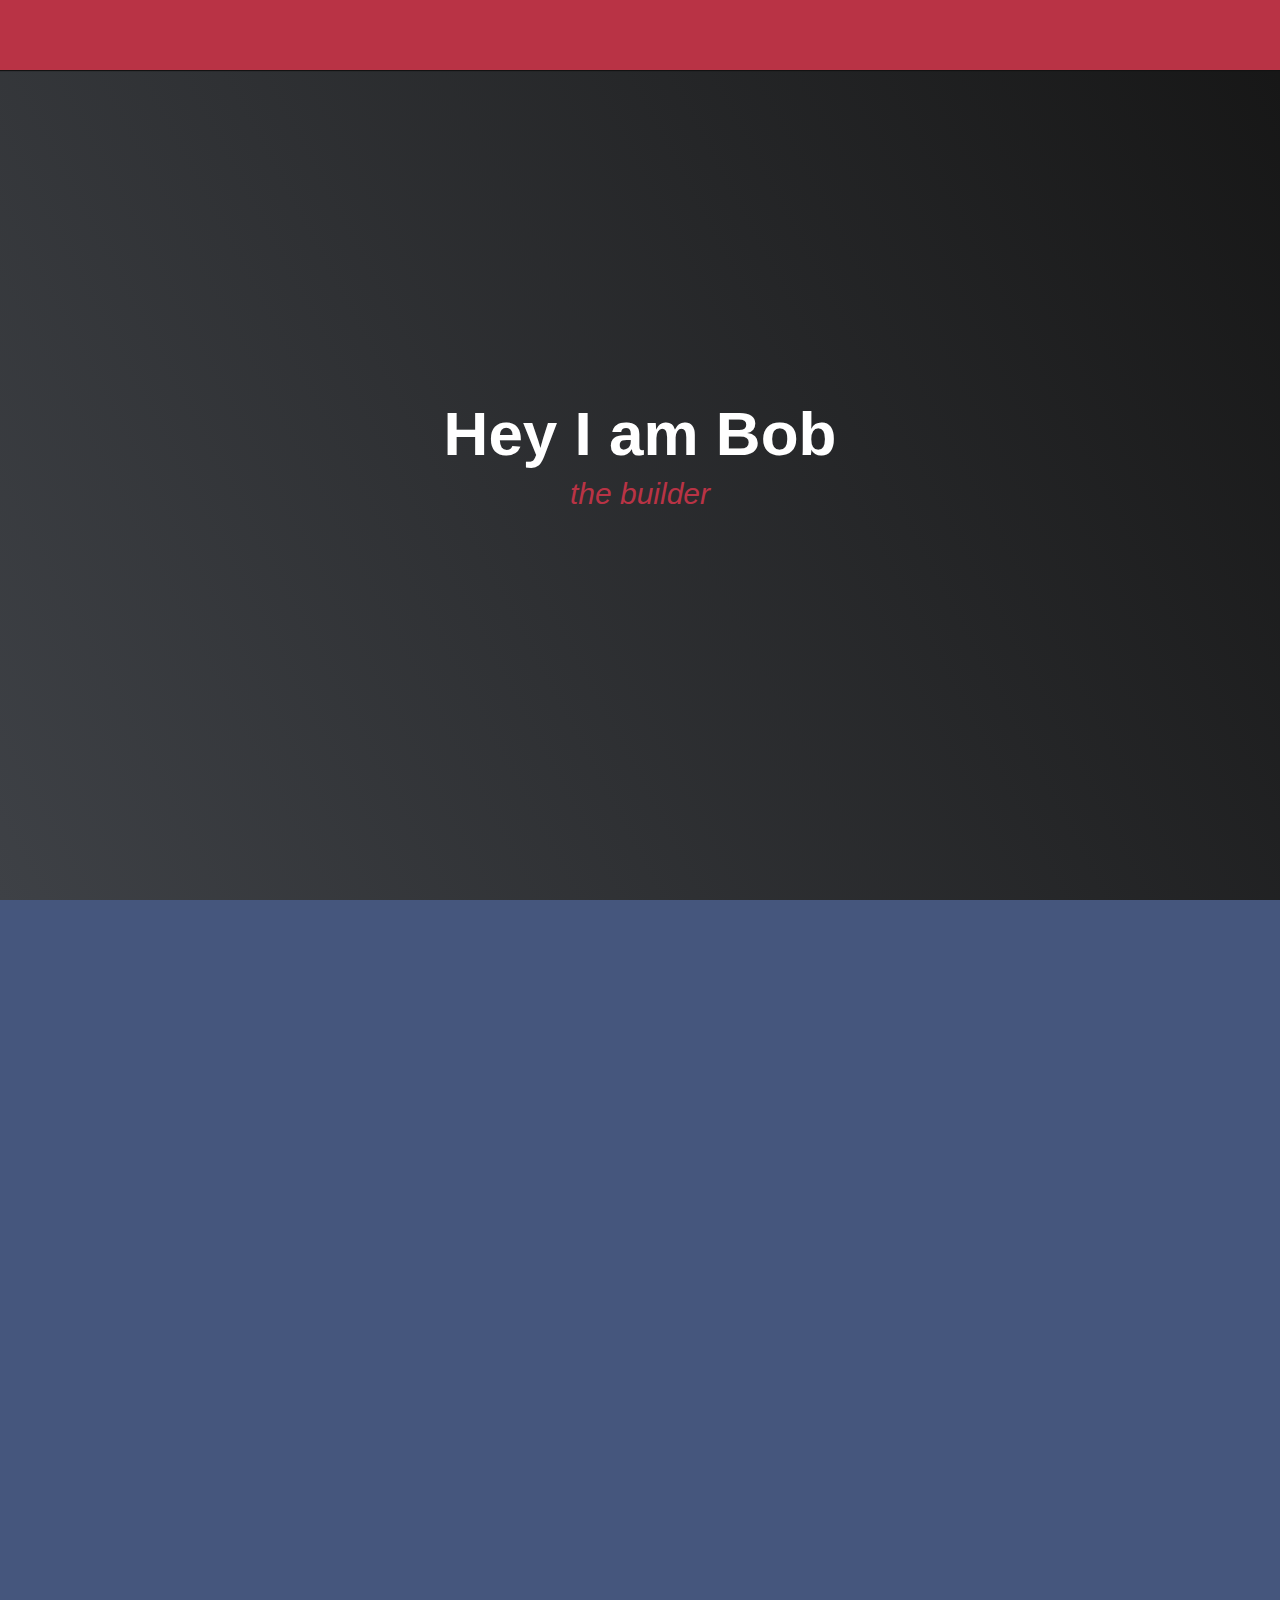
==== Portfolio-Page/index.html @ d90e54fe "Added welcome section" ====
<!DOCTYPE html>
<html lang="en">
    <head>
        <meta charset="UTF-8">
        <title>Personal Portfolio</title>
        <meta name="viewport" content="width=device-width, initial-scale=1">
        <link rel="stylesheet" href="styles.css">
    </head>
    <body>
        <header id="navbar">
            <ul>

            </ul>
        </header>
        <div id="welcome">
            <h1>Hey I am Bob</h1>
            <p>the builder</p>
        </div>

        <section id="projects">
            
        </section>

        <div id="contact">

        </div>

        <footer>
            
        </footer>
    </body>
</html>
---- Portfolio-Page/styles.css ----
* {
    box-sizing: border-box;
    margin: 0;
    padding: 0;
}

html {
    font-family: Arial, Helvetica, sans-serif;
}

:root {
    --main-background-color: rgb(62, 65, 70);
    --red-accent: rgb(185,51,69);
}

/* Navigation bar */

#navbar {
    background-color: var(--red-accent);
    position: fixed;
    height: 4.4em;
    width: 100%;
    box-shadow: 0 1px 1px rgb(19, 19, 19);
    z-index: 1;
}

/* Welcome section */

#welcome {
    display: flex;
    flex-direction: column;
    justify-content: center;
    background: linear-gradient(62deg, var(--main-background-color), rgb(22, 22, 22));
    height: 100vh;
    text-align: center;
}

#welcome h1 {
    font-size: 62px;
    margin: 0.5rem;
    color: white;
}

#welcome p {
    font-size: 30px;
    color: var(--red-accent);
    font-style: italic;
}

/* Project section */

#projects {
    background-color: #45567d;
    height: 1400px;
}

/*Contact section */

#contact {
    background-color: var(--main-background-color);
    height:80vh;
}

/* Footer section */

footer {
    background-color: var(--main-background-color);
    height: 110px;
    border-top: 4px solid var(--red-accent);
}
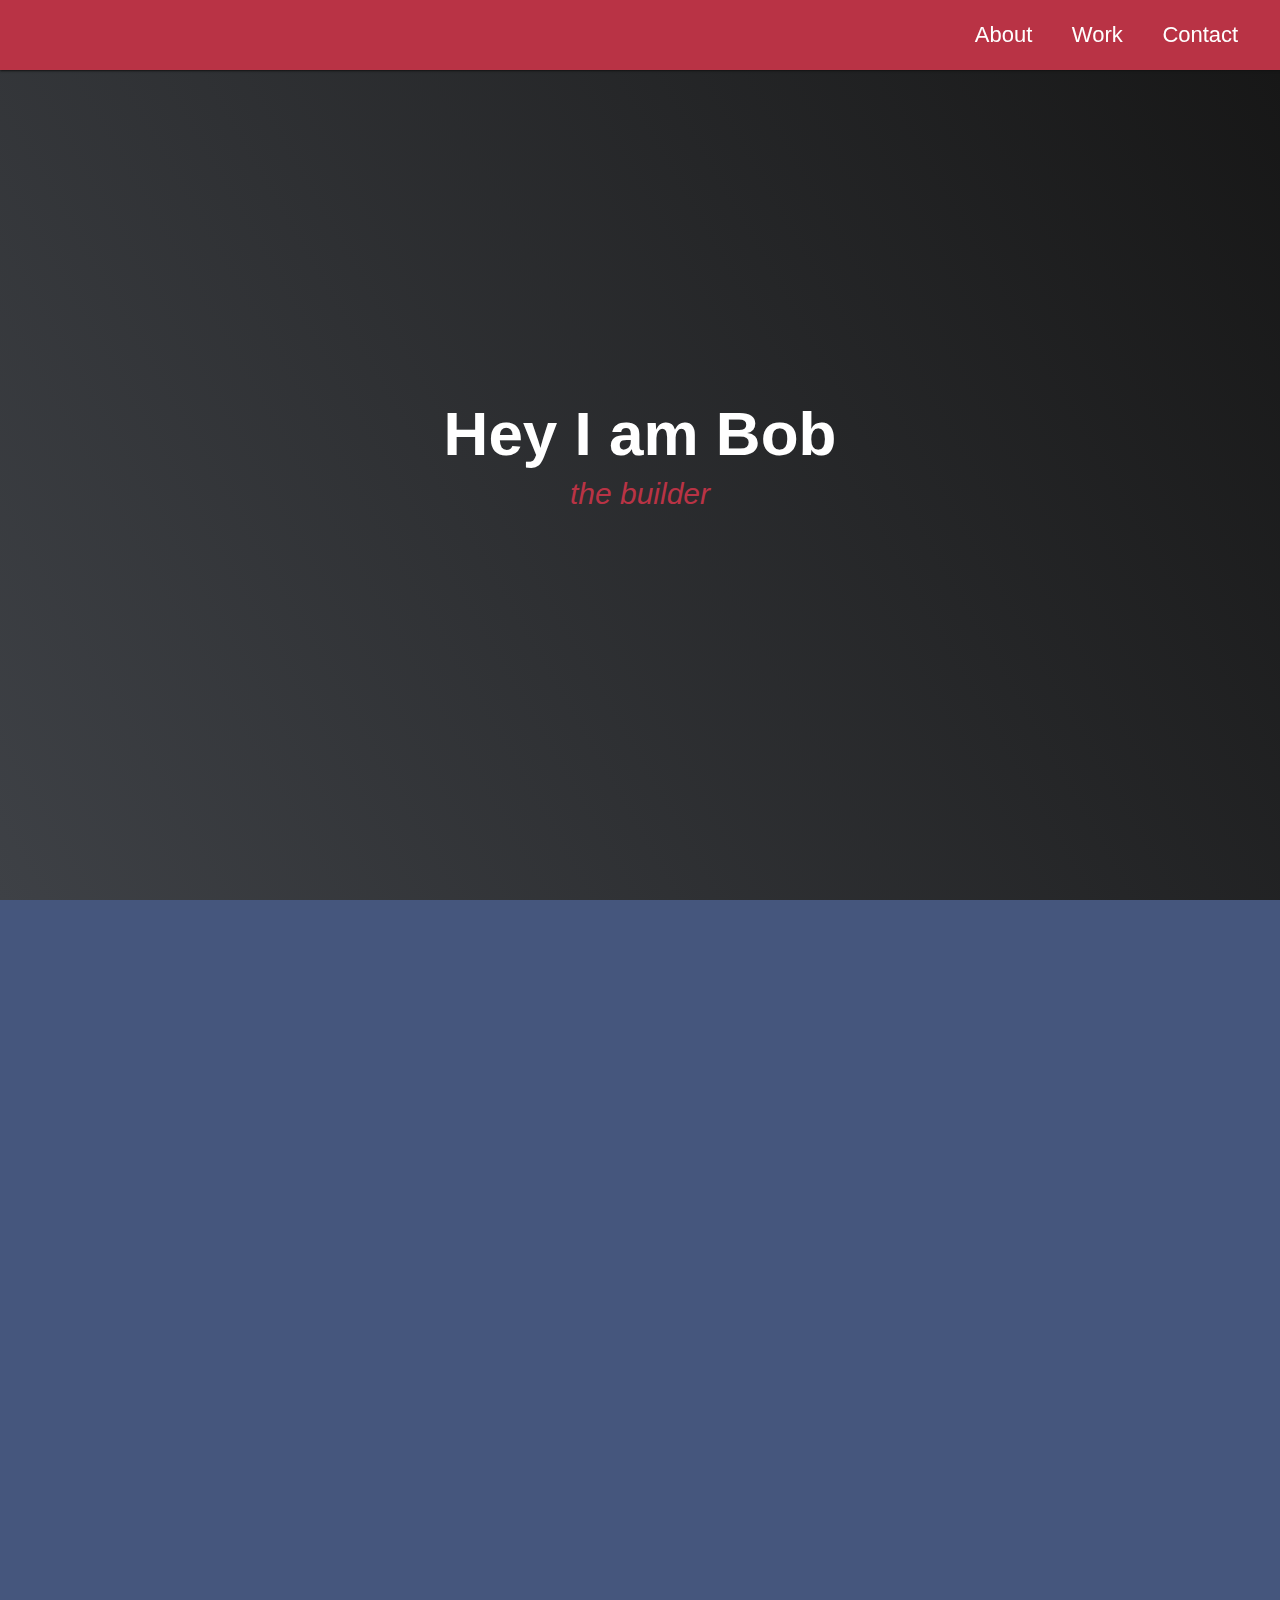
==== commit ddc62b8f: "Added links to navigation bar" ====
--- a/Portfolio-Page/index.html
+++ b/Portfolio-Page/index.html
@@ -8,9 +8,9 @@
     </head>
     <body>
         <header id="navbar">
-            <ul>
-
-            </ul>
+            <a class="nav-links" href="#welcome">About</a>
+            <a class="nav-links" href="#projects">Work</a>
+            <a class="nav-links" href="#contact">Contact</a>
         </header>
         <div id="welcome">
             <h1>Hey I am Bob</h1>
--- a/Portfolio-Page/styles.css
+++ b/Portfolio-Page/styles.css
@@ -11,17 +11,37 @@
 :root {
     --main-background-color: rgb(62, 65, 70);
     --red-accent: rgb(185,51,69);
+    --blue-accent: #45567d;
+    --white-text: white;
 }
 
 /* Navigation bar */
 
 #navbar {
     background-color: var(--red-accent);
+    display: flex;
+    justify-content: flex-end;
+    align-items: center;
     position: fixed;
     height: 4.4em;
     width: 100%;
-    box-shadow: 0 1px 1px rgb(19, 19, 19);
+    box-shadow: 0 1px 2px rgb(19, 19, 19);
     z-index: 1;
+}
+
+.nav-links {
+    color: var(--white-text);
+    font-size: 22px;
+    text-decoration: none;
+    padding: 1em 0.9em;
+}
+
+.nav-links:hover {
+    background-color: var(--blue-accent);
+}
+
+.nav-links:last-of-type {
+    margin-right: 1em;
 }
 
 /* Welcome section */
@@ -30,7 +50,7 @@
     display: flex;
     flex-direction: column;
     justify-content: center;
-    background: linear-gradient(62deg, var(--main-background-color), rgb(22, 22, 22));
+    background: linear-gradient(60deg, var(--main-background-color), rgb(22, 22, 22));
     height: 100vh;
     text-align: center;
 }
@@ -38,7 +58,7 @@
 #welcome h1 {
     font-size: 62px;
     margin: 0.5rem;
-    color: white;
+    color: var(--white-text);
 }
 
 #welcome p {
@@ -50,7 +70,7 @@
 /* Project section */
 
 #projects {
-    background-color: #45567d;
+    background-color: var(--blue-accent);
     height: 1400px;
 }
 
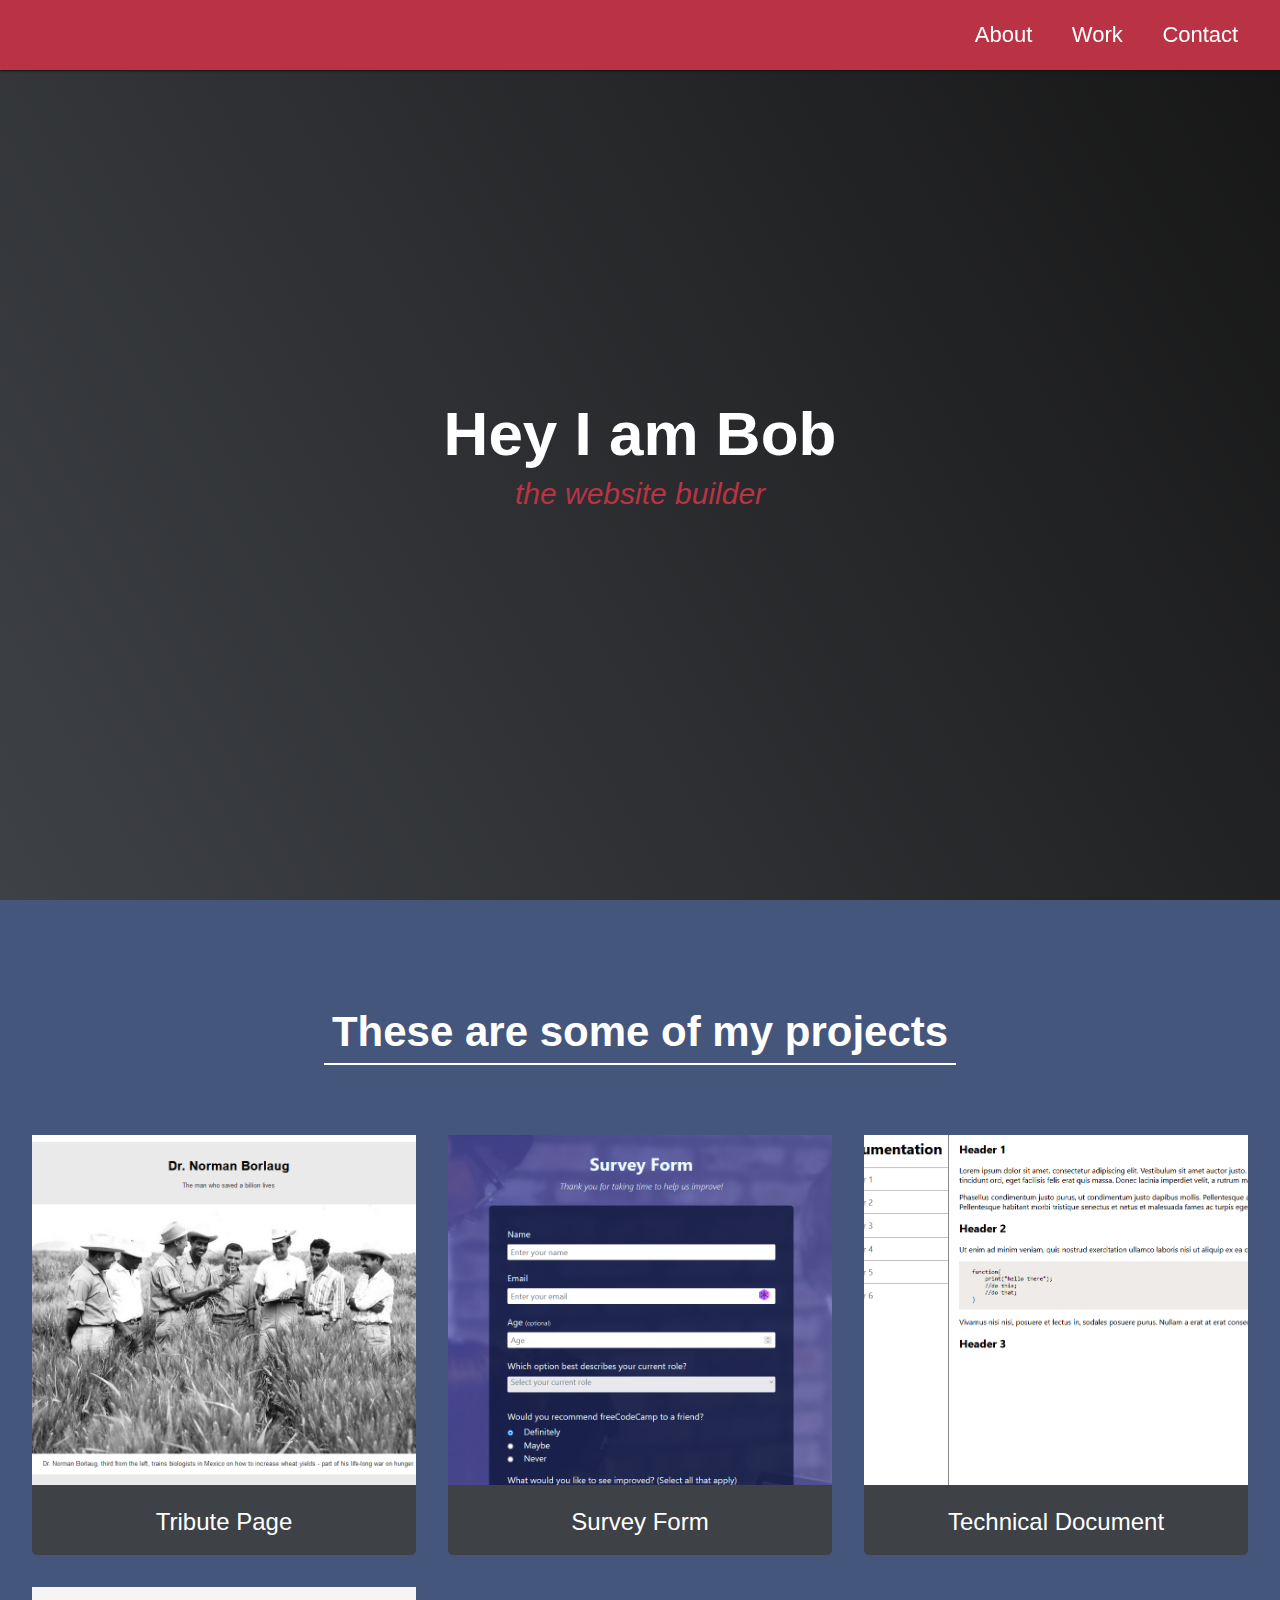
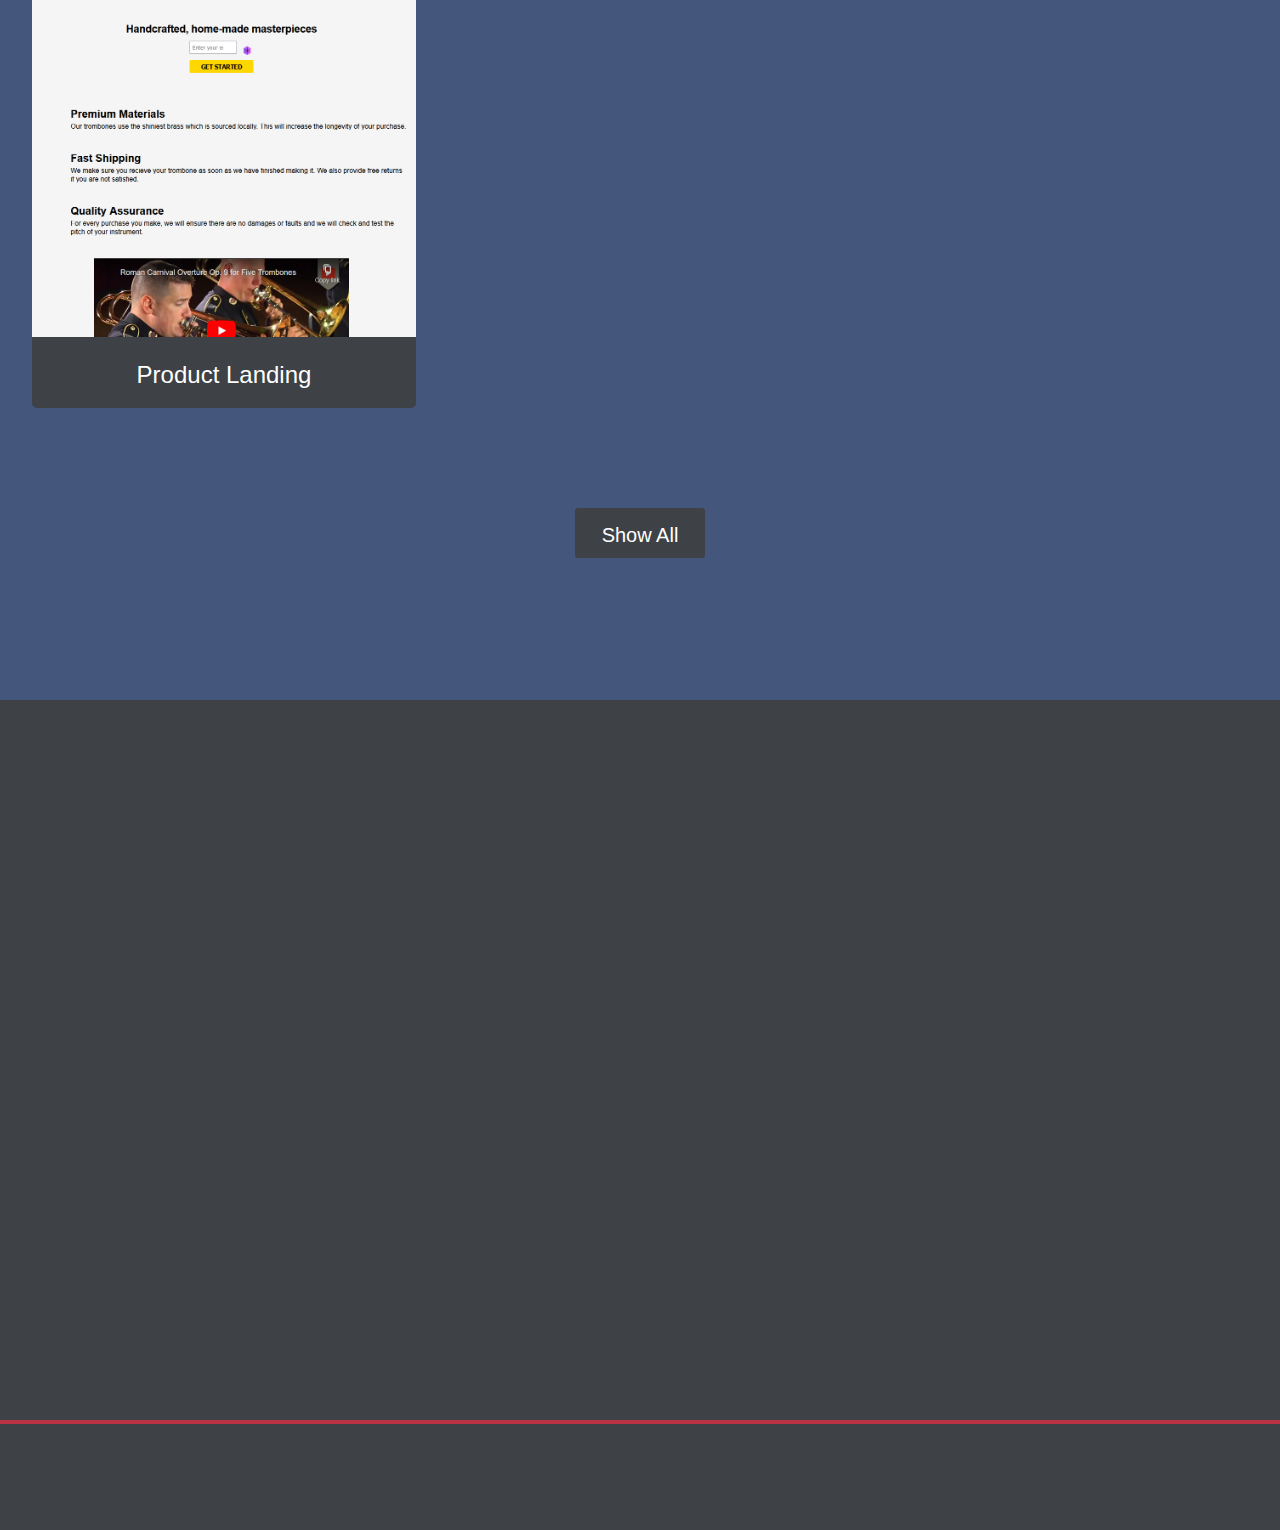
==== commit 20c1b040: "Built the project section and added images" ====
--- a/Portfolio-Page/index.html
+++ b/Portfolio-Page/index.html
@@ -8,17 +8,52 @@
     </head>
     <body>
         <header id="navbar">
-            <a class="nav-links" href="#welcome">About</a>
+            <a class="nav-links" href="#welcome-section">About</a>
             <a class="nav-links" href="#projects">Work</a>
             <a class="nav-links" href="#contact">Contact</a>
         </header>
-        <div id="welcome">
+        <div id="welcome-section">
             <h1>Hey I am Bob</h1>
-            <p>the builder</p>
+            <p>the website builder</p>
         </div>
 
         <section id="projects">
-            
+            <div class="projects-heading">
+                <h1>These are some of my projects</h1>
+            </div>
+
+            <div class="projects-list">
+                
+                <div class="project">
+                    <a href="https://codepen.io/aftex2/pen/KKRWewg" target="_blank">
+                        <img src="2022-12-04 142104.png">
+                        <h2>Tribute Page</h2>
+                    </a>
+                </div>
+                <div class="project">
+                    <a href="https://codepen.io/aftex2/pen/rNvyvEw" target="_blank">
+                        <img src="2022-12-04 142123.png">
+                        <h2>Survey Form</h2>
+                    </a>
+                </div>
+                <div class="project">
+                    <a href="https://codepen.io/aftex2/pen/PoepawM" target="_blank">
+                        <img src="2022-12-04 142139.png">
+                        <h2>Technical Document</h2>
+                    </a>
+                </div>
+                <div class="project">
+                    <a href="https://codepen.io/aftex2/pen/VwdVdmB" target="_blank">
+                        <img src="2022-12-04 142401.png">
+                        <h2>Product Landing</h2>
+                    </a>
+                </div>
+            </div>
+            <div class="show-all">
+                <a href="https://codepen.io/aftex2/">
+                    Show All
+                </a>
+            </div>
         </section>
 
         <div id="contact">
--- a/Portfolio-Page/styles.css
+++ b/Portfolio-Page/styles.css
@@ -5,7 +5,7 @@
 }
 
 html {
-    font-family: Arial, Helvetica, sans-serif;
+    font-family: sans-serif;
 }
 
 :root {
@@ -46,7 +46,7 @@
 
 /* Welcome section */
 
-#welcome {
+#welcome-section {
     display: flex;
     flex-direction: column;
     justify-content: center;
@@ -55,13 +55,13 @@
     text-align: center;
 }
 
-#welcome h1 {
+#welcome-section h1 {
     font-size: 62px;
     margin: 0.5rem;
     color: var(--white-text);
 }
 
-#welcome p {
+#welcome-section p {
     font-size: 30px;
     color: var(--red-accent);
     font-style: italic;
@@ -72,6 +72,75 @@
 #projects {
     background-color: var(--blue-accent);
     height: 1400px;
+    padding: 0 2em
+}
+
+.projects-heading {
+    padding-top: 100px;
+    margin-bottom: 70px;
+}
+
+.projects-heading h1 {
+    color: var(--white-text);
+    font-size: 42px;
+    font-weight: 600;
+    border-bottom: 2px solid var(--white-text);
+    line-height: 1.5em;
+    width: fit-content;
+    margin: 0 auto;
+    padding: 0 0.5rem;
+}
+
+.projects-list {
+    display: grid;
+    margin-top: 1em;
+    grid-template-columns: repeat(3, 1fr);
+    gap: 2em;
+    margin: 1em auto;
+    max-width: 1280px;
+}
+
+.project {
+    text-align: center;
+    background-color: var(--main-background-color);
+    border-radius: 0 0 5px 5px;
+}
+
+.project span {
+    background-color: aliceblue;
+}
+
+.project h2 {
+    margin: 1.2rem;
+    font-weight: 100;
+    color: white;
+}
+
+.project a {
+    text-decoration: none;
+}
+
+.project img {
+    width: 100%;
+    height: 350px;
+    object-fit: cover;
+}
+
+.show-all {
+    background-color: var(--main-background-color);
+    text-align: center;
+    padding: 1em;
+    width: 130px;
+    height: 50px;
+    margin: 0 auto;
+    border-radius: 3px;
+    margin-top: 100px;
+}
+
+.show-all a {
+    color: white;
+    text-decoration: none;
+    font-size: 20px;
 }
 
 /*Contact section */
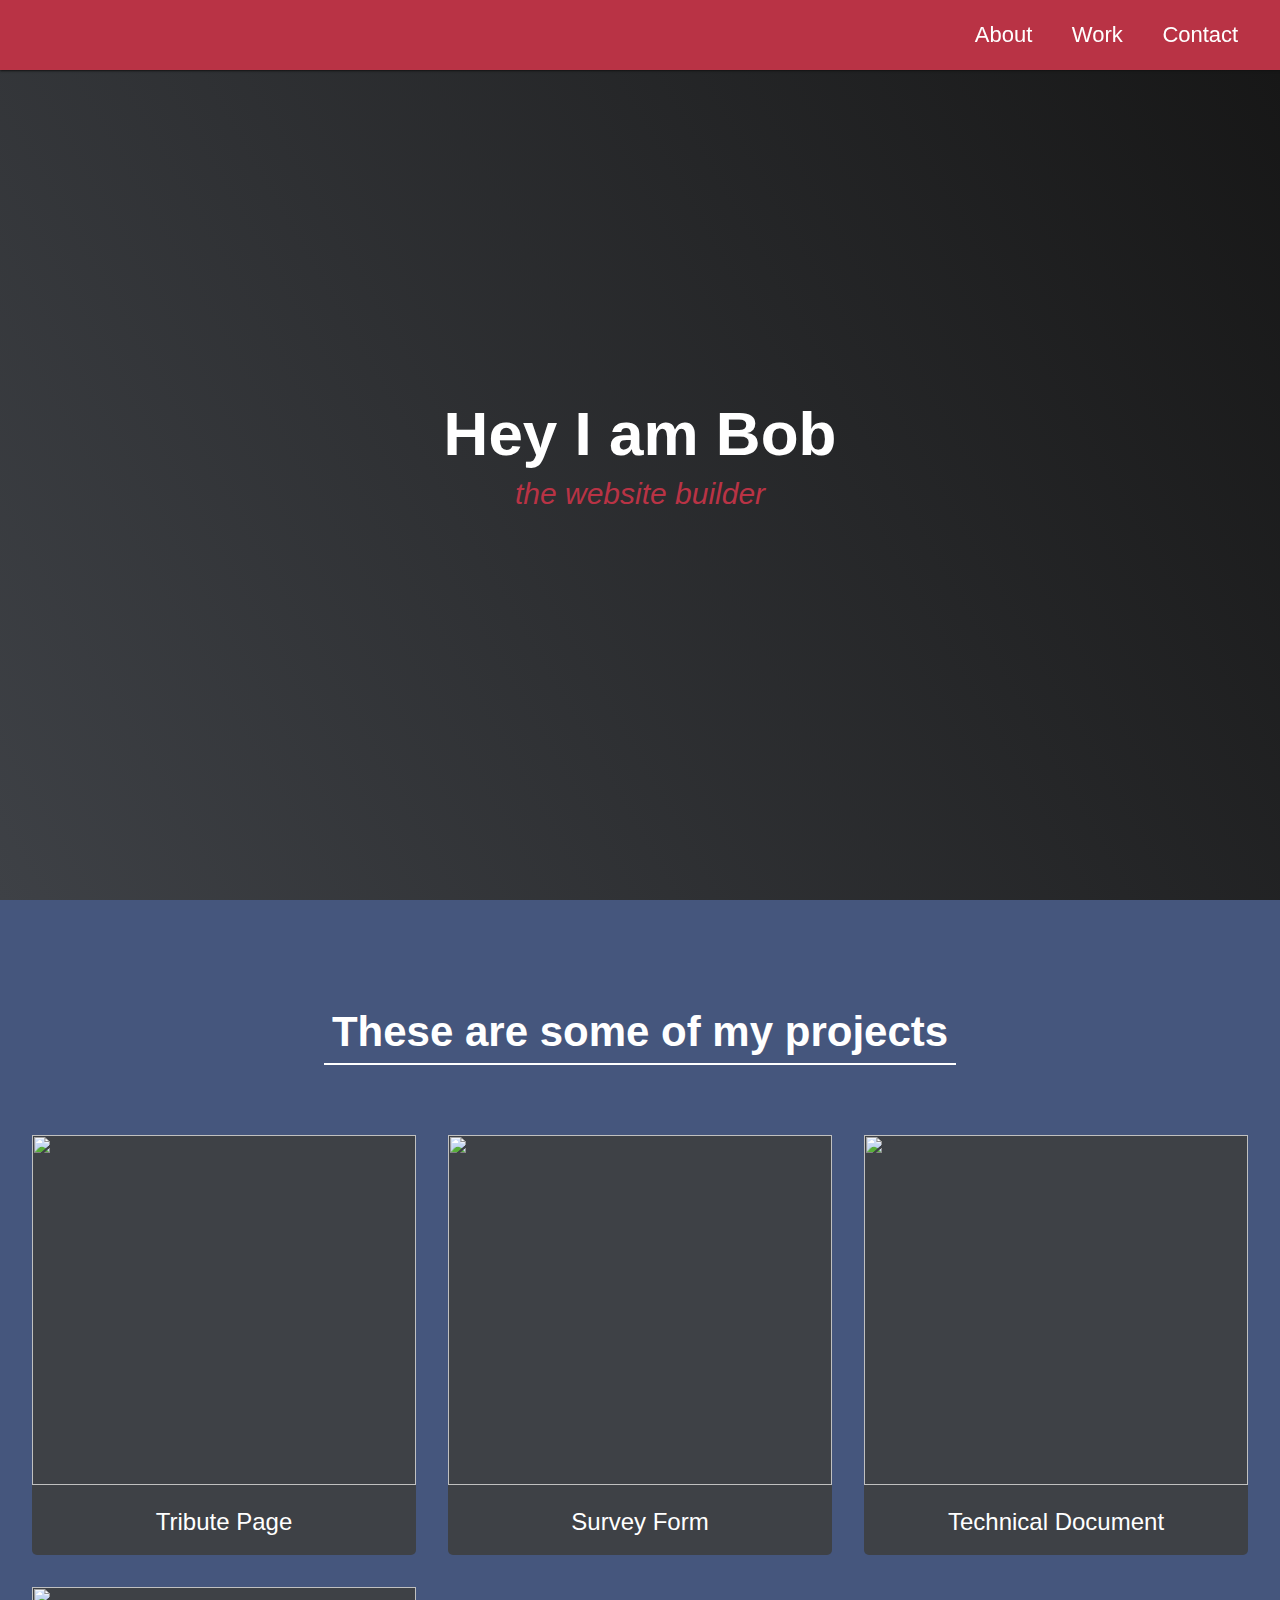
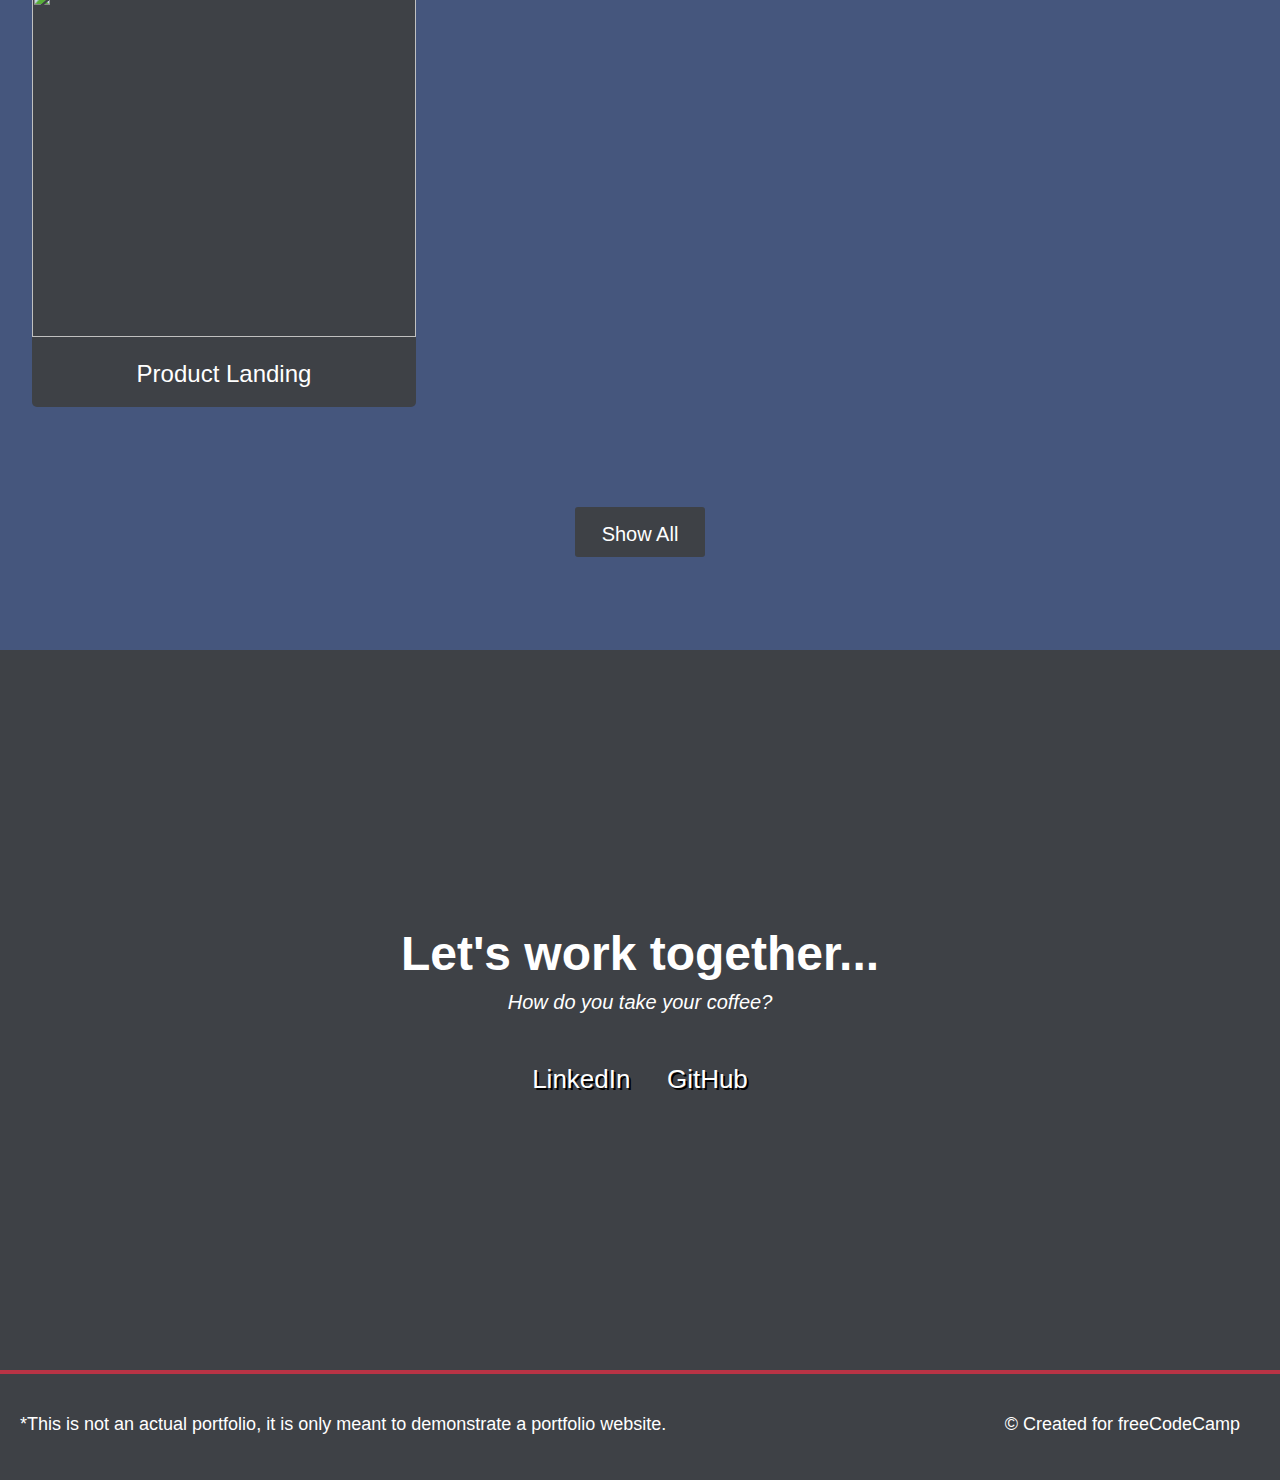
==== commit 58080a0a: "Updated footer media queries and changed img src" ====
--- a/Portfolio-Page/index.html
+++ b/Portfolio-Page/index.html
@@ -23,31 +23,30 @@
             </div>
 
             <div class="projects-list">
-                
                 <div class="project">
                     <a href="https://codepen.io/aftex2/pen/KKRWewg" target="_blank">
-                        <img src="2022-12-04 142104.png">
-                        <h2>Tribute Page</h2>
+                      <img src="https://raw.githubusercontent.com/afeef97/freeCodeCamp-RWDC/main/Portfolio-Page/2022-12-04%20142104.png">
+                      <h2>Tribute Page</h2>
                     </a>
-                </div>
-                <div class="project">
+                  </div>
+                  <div class="project">
                     <a href="https://codepen.io/aftex2/pen/rNvyvEw" target="_blank">
-                        <img src="2022-12-04 142123.png">
-                        <h2>Survey Form</h2>
+                      <img src="https://raw.githubusercontent.com/afeef97/freeCodeCamp-RWDC/main/Portfolio-Page/2022-12-04%20142123.png">
+                      <h2>Survey Form</h2>
                     </a>
-                </div>
-                <div class="project">
+                  </div>
+                  <div class="project">
                     <a href="https://codepen.io/aftex2/pen/PoepawM" target="_blank">
-                        <img src="2022-12-04 142139.png">
-                        <h2>Technical Document</h2>
+                      <img src="https://raw.githubusercontent.com/afeef97/freeCodeCamp-RWDC/main/Portfolio-Page/2022-12-04%20142139.png">
+                      <h2>Technical Document</h2>
                     </a>
-                </div>
-                <div class="project">
+                  </div>
+                  <div class="project">
                     <a href="https://codepen.io/aftex2/pen/VwdVdmB" target="_blank">
-                        <img src="2022-12-04 142401.png">
-                        <h2>Product Landing</h2>
+                      <img src="https://raw.githubusercontent.com/afeef97/freeCodeCamp-RWDC/main/Portfolio-Page/2022-12-04%20142401.png">
+                      <h2>Product Landing</h2>
                     </a>
-                </div>
+                  </div>
             </div>
             <div class="show-all">
                 <a href="https://codepen.io/aftex2/">
@@ -57,11 +56,17 @@
         </section>
 
         <div id="contact">
-
+            <div class="contact-texts">
+                <h1 class="contact-heading">Let's work together...</h1>
+                <p class="contact-subtitle">How do you take your coffee?</p>
+                <a href="https://www.linkedin.com/in/afeefabubakar">LinkedIn</a>
+                <a href="https://www.github.com/afeef97">GitHub</a>
+            </div>
         </div>
 
         <footer>
-            
+            <p class="disclaimer footer-text">*This is not an actual portfolio, it is only meant to demonstrate a portfolio website.</p>
+            <p class="copyright footer-text">© Created for freeCodeCamp </p>
         </footer>
     </body>
 </html>--- a/Portfolio-Page/styles.css
+++ b/Portfolio-Page/styles.css
@@ -44,6 +44,16 @@
     margin-right: 1em;
 }
 
+@media only screen and (max-width: 720px) {
+    #navbar {
+        justify-content: center;
+    }
+
+    .nav-links:last-of-type {
+        margin-right: unset;
+    }
+}
+
 /* Welcome section */
 
 #welcome-section {
@@ -71,7 +81,7 @@
 
 #projects {
     background-color: var(--blue-accent);
-    height: 1400px;
+    height: 1350px;
     padding: 0 2em
 }
 
@@ -102,6 +112,7 @@
 
 .project {
     text-align: center;
+    height: 420px;
     background-color: var(--main-background-color);
     border-radius: 0 0 5px 5px;
 }
@@ -143,11 +154,60 @@
     font-size: 20px;
 }
 
+@media only screen and (max-width: 720px) {
+
+    #projects {
+        height: 2500px;
+    }
+
+    .projects-heading {
+        text-align: center;
+        line-height: 0px;
+    }
+
+    .projects-list {
+        grid-template-columns: 1fr;
+    }
+}
+
 /*Contact section */
 
 #contact {
     background-color: var(--main-background-color);
-    height:80vh;
+    height: 80vh;
+    display: flex;
+    flex-direction: column;
+    justify-content: center;
+}
+
+.contact-texts {
+    max-width: 500px;
+    color: var(--white-text);
+    margin: 0 auto;
+    text-align: center;
+}
+
+.contact-texts h1 {
+    font-size: 48px;
+    margin-bottom: 10px;
+}
+
+.contact-texts p {
+    font-size: 20px;
+    font-style: italic;
+    margin-bottom: 50px;
+}
+
+.contact-texts a {
+    text-decoration: none;
+    color: var(--white-text);
+    font-size: 26px;
+    margin: 0 1rem;
+    text-shadow: 2px 2px black;
+}
+
+.contact-texts a:hover {
+    color: var(--red-accent)
 }
 
 /* Footer section */
@@ -156,4 +216,32 @@
     background-color: var(--main-background-color);
     height: 110px;
     border-top: 4px solid var(--red-accent);
-}+    padding: 2.5rem;
+    text-align: right;
+}
+
+.footer-text {
+    font-size: 18px;
+    color: var(--white-text);
+    display: inline;
+}
+
+.disclaimer {
+    position: absolute;
+    text-align: left;
+    left: 20px;
+}
+
+
+@media only screen and (max-width: 950px) {
+    .footer-text {
+        display: block;
+        text-align: center;
+    }
+
+    .disclaimer {
+        position: unset;
+        font-size: 12px;
+        margin-bottom: 5px;
+    }
+}
